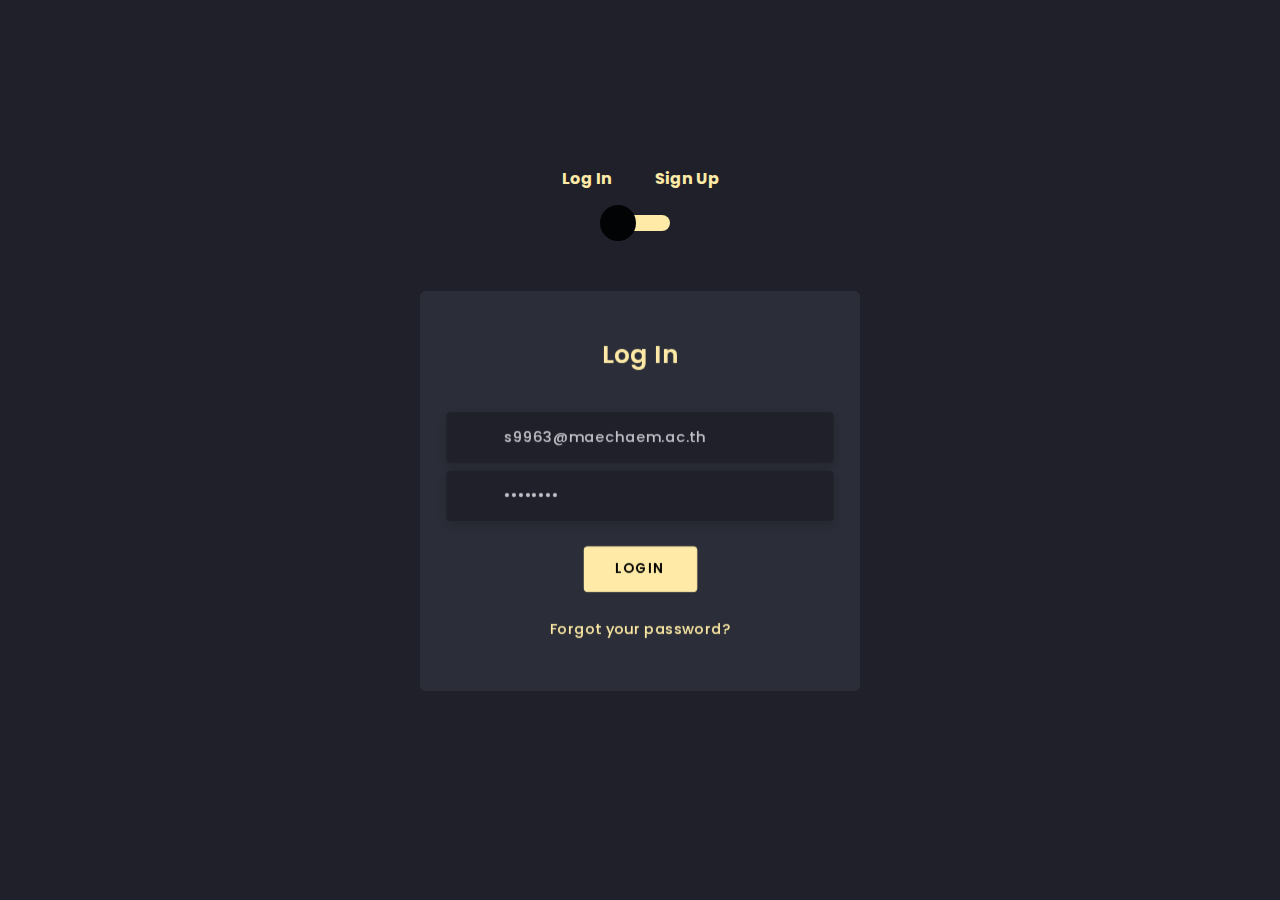
==== index.html @ dea67ce4 "Update index.html" ====
<!doctype html>
<html lang="en">
<head>
  <title>Webleb</title>
  <meta charset="utf-8">
  <meta name="viewport" content="width=device-width, initial-scale=1, shrink-to-fit=no">
  <link rel="stylesheet" href="https://unicons.iconscout.com/release/v2.1.9/css/unicons.css">
  <link rel="stylesheet" href="https://cdnjs.cloudflare.com/ajax/libs/twitter-bootstrap/4.5.0/css/bootstrap.min.css">
<link rel="stylesheet" href="styles.css">
</head>
<body>
	<div class="section">
		<div class="container">
			<div class="row full-height justify-content-center">
				<div class="col-12 text-center align-self-center py-5">
					<div class="section pb-5 pt-5 pt-sm-2 text-center">
						<h6 class="mb-0 pb-3"><span>Log In </span><span>Sign Up</span></h6>
			          	<input class="checkbox" type="checkbox" id="reg-log" name="reg-log"/>
			          	<label for="reg-log"></label>
						<div class="card-3d-wrap mx-auto">
							<div class="card-3d-wrapper">
								<div class="card-front">
									<div class="center-wrap">
										<div class="section text-center">
											<h4 class="mb-4 pb-3">Log In</h4>
											<div class="form-group">
												<input type="email" class="form-style" value="s9963@maechaem.ac.th">
												<i class="input-icon uil uil-at"></i>
											</div>	
											<div class="form-group mt-2">
												<input type="password" class="form-style" value="********">
												<i class="input-icon uil uil-lock-alt"></i>
											</div>
											<a href="ตัวโปรแกรม/home.html" class="btn mt-4">Login</a>
                      <p class="mb-0 mt-4 text-center"><a href="#" class="link">Forgot your password?</a></p>
				      					</div>
			      					</div>
			      				</div>
								<div class="card-back">
									<div class="center-wrap">
										<div class="section text-center">
											<h4 class="mb-3 pb-3">Sign Up</h4>
											<div class="form-group">
												<input type="text" class="form-style" placeholder="Full Name">
												<i class="input-icon uil uil-user"></i>
											</div>	
											<div class="form-group mt-2">
												<input type="tel" class="form-style" placeholder="Phone Number">
												<i class="input-icon uil uil-phone"></i>
											</div>	
                      <div class="form-group mt-2">
												<input type="email" class="form-style" placeholder="Email">
												<i class="input-icon uil uil-at"></i>
											</div>
											<div class="form-group mt-2">
												<input type="password" class="form-style" placeholder="Password">
												<i class="input-icon uil uil-lock-alt"></i>
											</div>
											<a href="#" class="btn mt-4">Register</a>
				      					</div>
			      					</div>
			      				</div>
			      			</div>
			      		</div>
			      	</div>
		      	</div>
	      	</div>
	    </div>
	</div>
</body>
</html>
---- styles.css ----
@import url('https://fonts.googleapis.com/css?family=Poppins:400,500,600,700,800,900');
body{
	font-family: 'Poppins', sans-serif;
	font-weight: 300;
	line-height: 1.7;
	color: #ffeba7;
	background-color: #1f2029;
}
a:hover {
	text-decoration: none;
}
.link {
  color: #ffeba7;
}
.link:hover {
  color: #c4c3ca;
}
p {
  font-weight: 500;
  font-size: 14px;
}
h4 {
  font-weight: 600;
}
h6 span{
  padding: 0 20px;
  font-weight: 700;
}
.section{
  position: relative;
  width: 100%;
  display: block;
}
.full-height{
  min-height: 100vh;
}
[type="checkbox"]:checked,
[type="checkbox"]:not(:checked){
display: none;
}
.checkbox:checked + label,
.checkbox:not(:checked) + label{
  position: relative;
  display: block;
  text-align: center;
  width: 60px;
  height: 16px;
  border-radius: 8px;
  padding: 0;
  margin: 10px auto;
  cursor: pointer;
  background-color: #ffeba7;
}
.checkbox:checked + label:before,
.checkbox:not(:checked) + label:before{
  position: absolute;
  display: block;
  width: 36px;
  height: 36px;
  border-radius: 50%;
  color: #ffeba7;
  background-color: #020305;
  font-family: 'unicons';
  content: '\eb4f';
  z-index: 20;
  top: -10px;
  left: -10px;
  line-height: 36px;
  text-align: center;
  font-size: 24px;
  transition: all 0.5s ease;
}
.checkbox:checked + label:before {
  transform: translateX(44px) rotate(-270deg);
}
.card-3d-wrap {
  position: relative;
  width: 440px;
  max-width: 100%;
  height: 400px;
  -webkit-transform-style: preserve-3d;
  transform-style: preserve-3d;
  perspective: 800px;
  margin-top: 60px;
}
.card-3d-wrapper {
  width: 100%;
  height: 100%;
  position:absolute;
  -webkit-transform-style: preserve-3d;
  transform-style: preserve-3d;
  transition: all 600ms ease-out; 
}
.card-front, .card-back {
  width: 100%;
  height: 100%;
  background-color: #2b2e38;
  background-image: url('/img/pattern_japanese-pattern-2_1_2_0-0_0_1__ffffff00_000000.png');
  position: absolute;
  border-radius: 6px;
  -webkit-transform-style: preserve-3d;
}
.card-back {
  transform: rotateY(180deg);
}
.checkbox:checked ~ .card-3d-wrap .card-3d-wrapper {
  transform: rotateY(180deg);
}
.center-wrap{
  position: absolute;
  width: 100%;
  padding: 0 35px;
  top: 50%;
  left: 0;
  transform: translate3d(0, -50%, 35px) perspective(100px);
  z-index: 20;
  display: block;
}
.form-group{ 
  position: relative;
  display: block;
    margin: 0;
    padding: 0;
}
.form-style {
  padding: 13px 20px;
  padding-left: 55px;
  height: 48px;
  width: 100%;
  font-weight: 500;
  border-radius: 4px;
  font-size: 14px;
  line-height: 22px;
  letter-spacing: 0.5px;
  outline: none;
  color: #c4c3ca;
  background-color: #1f2029;
  border: none;
  -webkit-transition: all 200ms linear;
  transition: all 200ms linear;
  box-shadow: 0 4px 8px 0 rgba(21,21,21,.2);
}
.form-style:focus,
.form-style:active {
  border: none;
  outline: none;
  box-shadow: 0 4px 8px 0 rgba(21,21,21,.2);
}
.input-icon {
  position: absolute;
  top: 0;
  left: 18px;
  height: 48px;
  font-size: 24px;
  line-height: 48px;
  text-align: left;
  -webkit-transition: all 200ms linear;
   transition: all 200ms linear;
}
.btn{  
  border-radius: 4px;
  height: 44px;
  font-size: 13px;
  font-weight: 600;
  text-transform: uppercase;
  -webkit-transition : all 200ms linear;
  transition: all 200ms linear;
  padding: 0 30px;
  letter-spacing: 1px;
  display: -webkit-inline-flex;
  display: -ms-inline-flexbox;
  display: inline-flex;
  align-items: center;
  background-color: #ffeba7;
  color: #000000;
}
.btn:hover{  
  background-color: #000000;
  color: #ffeba7;
  box-shadow: 0 8px 24px 0 rgba(16,39,112,.2);
}
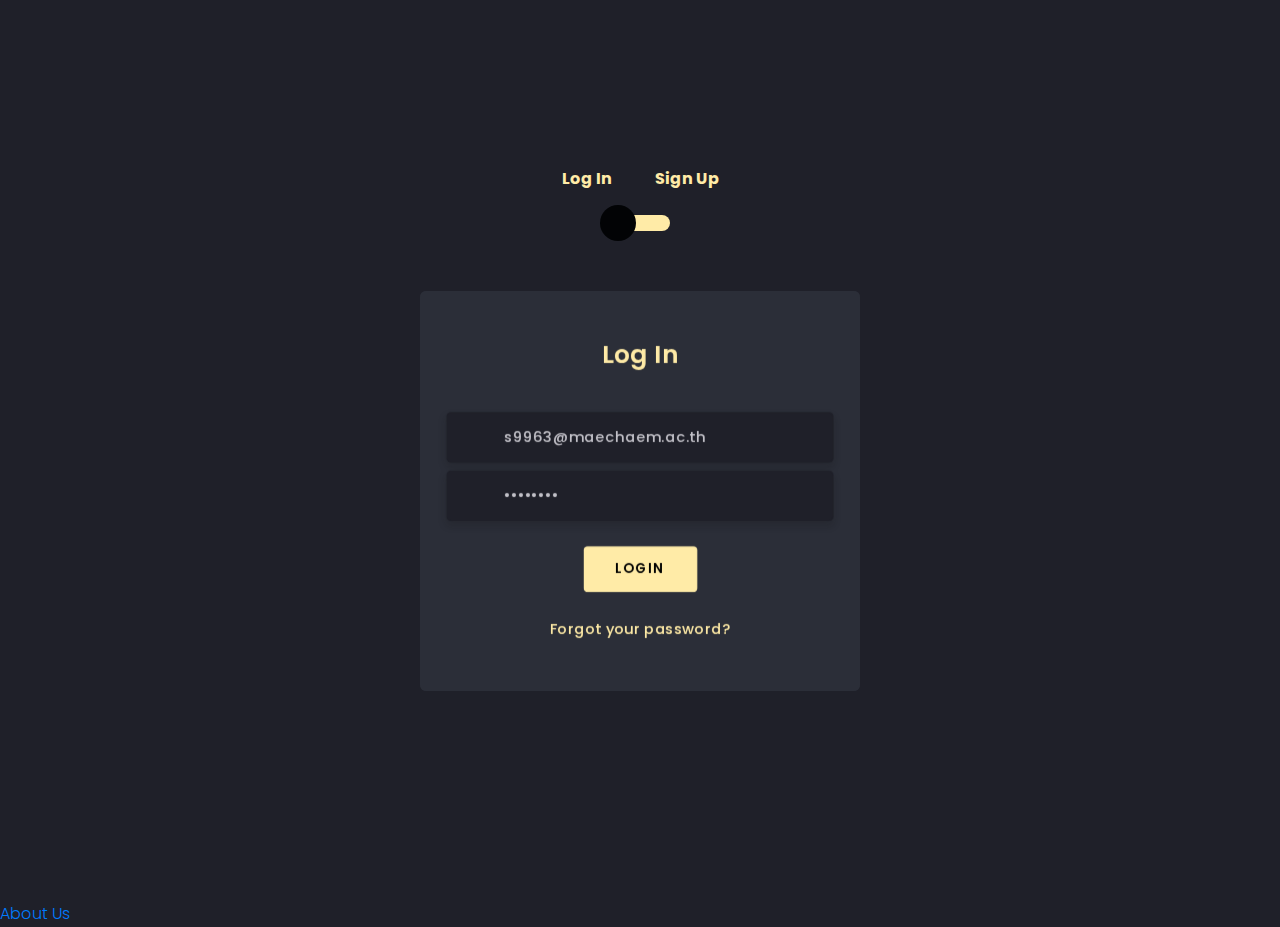
==== commit 2144c6f6: "Update index.html" ====
--- a/index.html
+++ b/index.html
@@ -6,7 +6,7 @@
   <meta name="viewport" content="width=device-width, initial-scale=1, shrink-to-fit=no">
   <link rel="stylesheet" href="https://unicons.iconscout.com/release/v2.1.9/css/unicons.css">
   <link rel="stylesheet" href="https://cdnjs.cloudflare.com/ajax/libs/twitter-bootstrap/4.5.0/css/bootstrap.min.css">
-<link rel="stylesheet" href="styles.css">
+<link rel="stylesheet" href="index.css">
 </head>
 <body>
 	<div class="section">
@@ -31,7 +31,7 @@
 												<input type="password" class="form-style" value="********">
 												<i class="input-icon uil uil-lock-alt"></i>
 											</div>
-											<a href="ตัวโปรแกรม/home.html" class="btn mt-4">Login</a>
+											<a href="/Project End M.6/ตัวโปรแกรม/home.html" class="btn mt-4">Login</a>
                       <p class="mb-0 mt-4 text-center"><a href="#" class="link">Forgot your password?</a></p>
 				      					</div>
 			      					</div>
@@ -67,5 +67,8 @@
 	      	</div>
 	    </div>
 	</div>
+
+	<a href="home.html">About Us</a>
+
 </body>
 </html>
--- a/index.css
+++ b/index.css
@@ -0,0 +1,181 @@
+@import url('https://fonts.googleapis.com/css?family=Poppins:400,500,600,700,800,900');
+body{
+	font-family: 'Poppins', sans-serif;
+	font-weight: 300;
+	line-height: 1.7;
+	color: #ffeba7;
+	background-color: #1f2029;
+}
+a:hover {
+	text-decoration: none;
+}
+.link {
+  color: #ffeba7;
+}
+.link:hover {
+  color: #c4c3ca;
+}
+p {
+  font-weight: 500;
+  font-size: 14px;
+}
+h4 {
+  font-weight: 600;
+}
+h6 span{
+  padding: 0 20px;
+  font-weight: 700;
+}
+.section{
+  position: relative;
+  width: 100%;
+  display: block;
+}
+.full-height{
+  min-height: 100vh;
+}
+[type="checkbox"]:checked,
+[type="checkbox"]:not(:checked){
+display: none;
+}
+.checkbox:checked + label,
+.checkbox:not(:checked) + label{
+  position: relative;
+  display: block;
+  text-align: center;
+  width: 60px;
+  height: 16px;
+  border-radius: 8px;
+  padding: 0;
+  margin: 10px auto;
+  cursor: pointer;
+  background-color: #ffeba7;
+}
+.checkbox:checked + label:before,
+.checkbox:not(:checked) + label:before{
+  position: absolute;
+  display: block;
+  width: 36px;
+  height: 36px;
+  border-radius: 50%;
+  color: #ffeba7;
+  background-color: #020305;
+  font-family: 'unicons';
+  content: '\eb4f';
+  z-index: 20;
+  top: -10px;
+  left: -10px;
+  line-height: 36px;
+  text-align: center;
+  font-size: 24px;
+  transition: all 0.5s ease;
+}
+.checkbox:checked + label:before {
+  transform: translateX(44px) rotate(-270deg);
+}
+.card-3d-wrap {
+  position: relative;
+  width: 440px;
+  max-width: 100%;
+  height: 400px;
+  -webkit-transform-style: preserve-3d;
+  transform-style: preserve-3d;
+  perspective: 800px;
+  margin-top: 60px;
+}
+.card-3d-wrapper {
+  width: 100%;
+  height: 100%;
+  position:absolute;
+  -webkit-transform-style: preserve-3d;
+  transform-style: preserve-3d;
+  transition: all 600ms ease-out; 
+}
+.card-front, .card-back {
+  width: 100%;
+  height: 100%;
+  background-color: #2b2e38;
+  background-image: url('/img/pattern_japanese-pattern-2_1_2_0-0_0_1__ffffff00_000000.png');
+  position: absolute;
+  border-radius: 6px;
+  -webkit-transform-style: preserve-3d;
+}
+.card-back {
+  transform: rotateY(180deg);
+}
+.checkbox:checked ~ .card-3d-wrap .card-3d-wrapper {
+  transform: rotateY(180deg);
+}
+.center-wrap{
+  position: absolute;
+  width: 100%;
+  padding: 0 35px;
+  top: 50%;
+  left: 0;
+  transform: translate3d(0, -50%, 35px) perspective(100px);
+  z-index: 20;
+  display: block;
+}
+.form-group{ 
+  position: relative;
+  display: block;
+    margin: 0;
+    padding: 0;
+}
+.form-style {
+  padding: 13px 20px;
+  padding-left: 55px;
+  height: 48px;
+  width: 100%;
+  font-weight: 500;
+  border-radius: 4px;
+  font-size: 14px;
+  line-height: 22px;
+  letter-spacing: 0.5px;
+  outline: none;
+  color: #c4c3ca;
+  background-color: #1f2029;
+  border: none;
+  -webkit-transition: all 200ms linear;
+  transition: all 200ms linear;
+  box-shadow: 0 4px 8px 0 rgba(21,21,21,.2);
+}
+.form-style:focus,
+.form-style:active {
+  border: none;
+  outline: none;
+  box-shadow: 0 4px 8px 0 rgba(21,21,21,.2);
+}
+.input-icon {
+  position: absolute;
+  top: 0;
+  left: 18px;
+  height: 48px;
+  font-size: 24px;
+  line-height: 48px;
+  text-align: left;
+  -webkit-transition: all 200ms linear;
+   transition: all 200ms linear;
+}
+.btn{  
+  border-radius: 4px;
+  height: 44px;
+  font-size: 13px;
+  font-weight: 600;
+  text-transform: uppercase;
+  -webkit-transition : all 200ms linear;
+  transition: all 200ms linear;
+  padding: 0 30px;
+  letter-spacing: 1px;
+  display: -webkit-inline-flex;
+  display: -ms-inline-flexbox;
+  display: inline-flex;
+  align-items: center;
+  background-color: #ffeba7;
+  color: #000000;
+}
+.btn:hover{  
+  background-color: #000000;
+  color: #ffeba7;
+  box-shadow: 0 8px 24px 0 rgba(16,39,112,.2);
+}
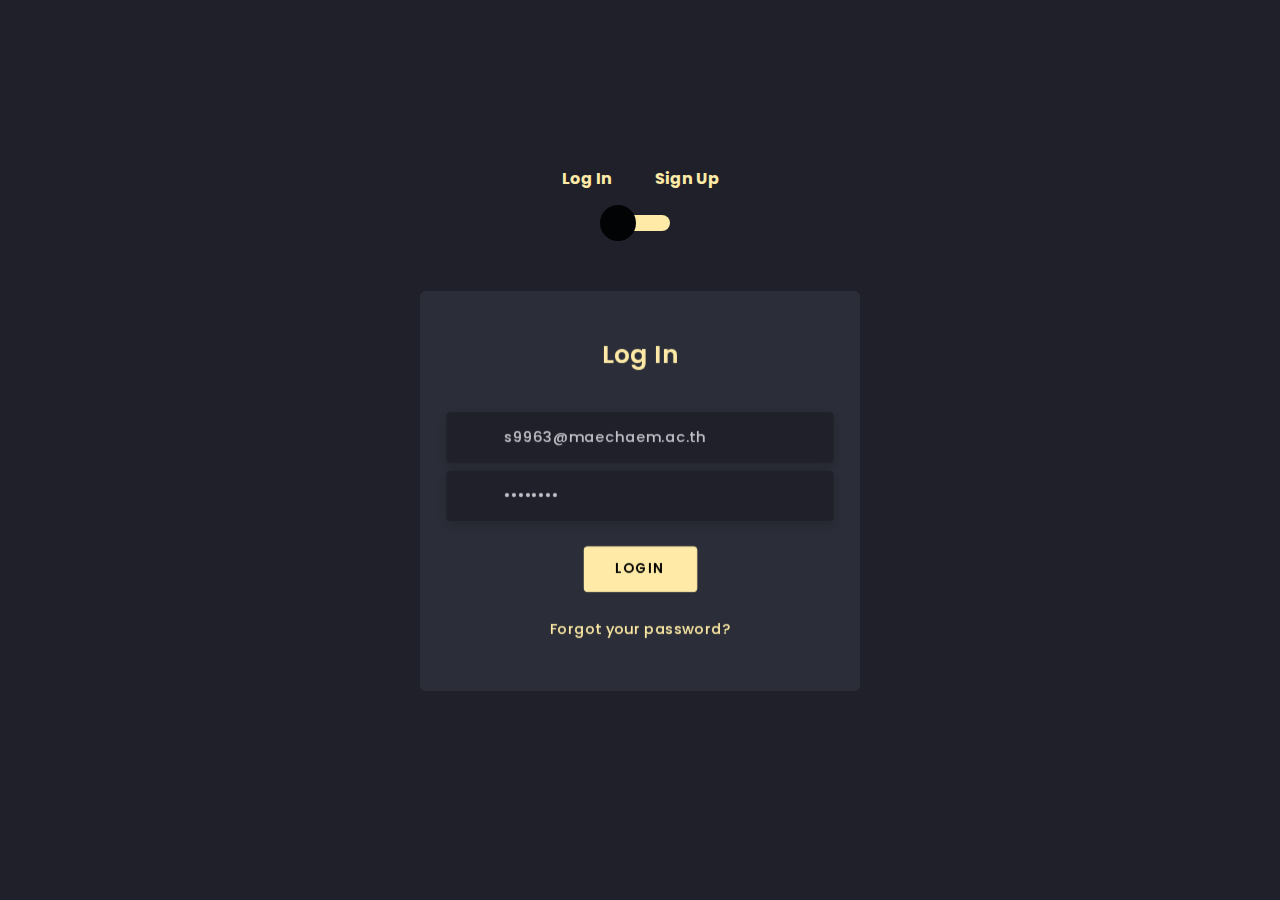
==== commit 8ea5df5d: "Update index.html" ====
--- a/index.html
+++ b/index.html
@@ -31,7 +31,7 @@
 												<input type="password" class="form-style" value="********">
 												<i class="input-icon uil uil-lock-alt"></i>
 											</div>
-											<a href="/Project End M.6/ตัวโปรแกรม/home.html" class="btn mt-4">Login</a>
+											<a href="home.html" class="btn mt-4">Login</a>
                       <p class="mb-0 mt-4 text-center"><a href="#" class="link">Forgot your password?</a></p>
 				      					</div>
 			      					</div>
@@ -68,7 +68,5 @@
 	    </div>
 	</div>
 
-	<a href="home.html">About Us</a>
-
 </body>
 </html>
